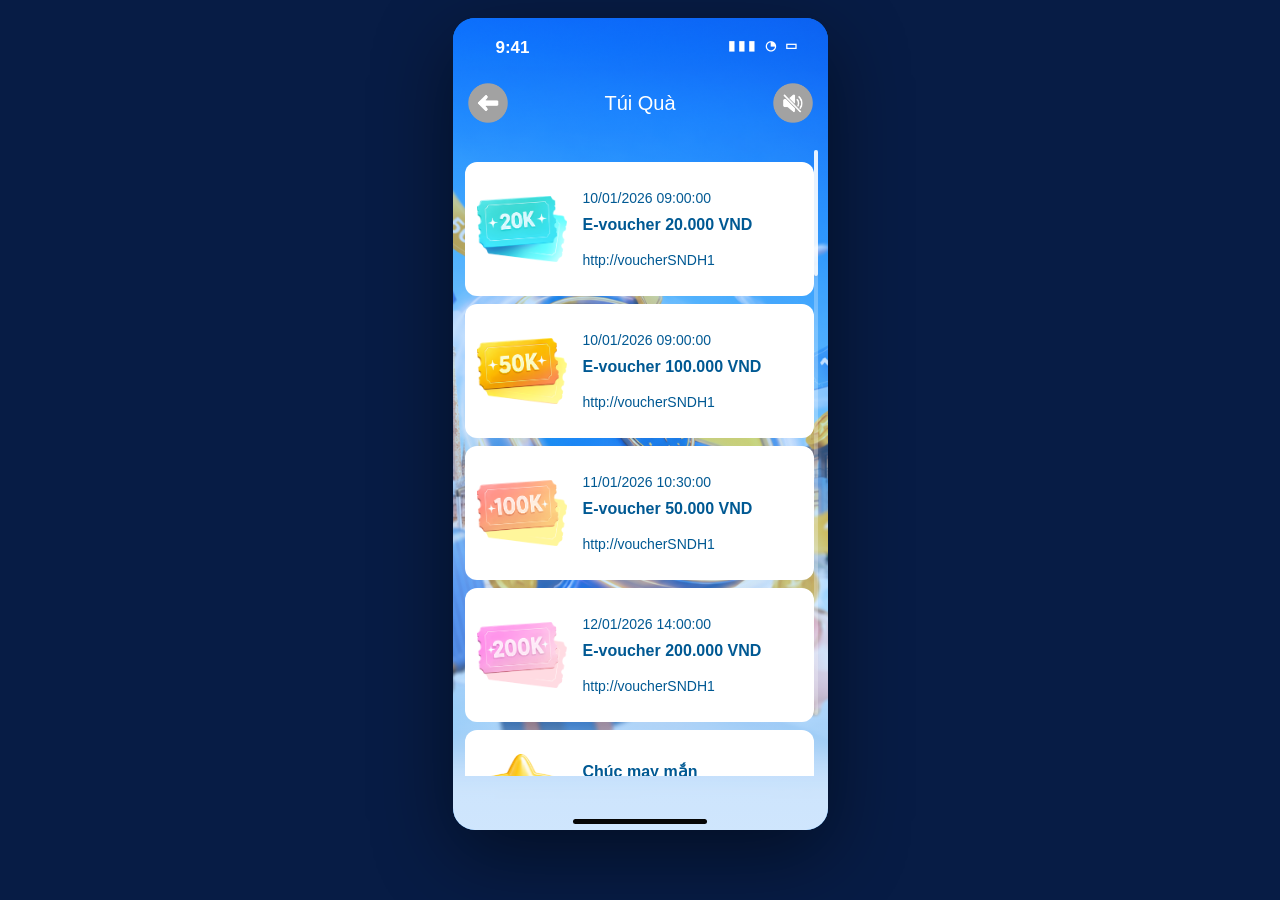
==== gifts.html @ 3a607b02 "Finalize standalone screen pages" ====
<!doctype html><html lang="vi"><head><meta charset="utf-8"><meta name="viewport" content="width=device-width,initial-scale=1,viewport-fit=cover"><title>VBB Game – Túi quà</title><link rel="stylesheet" href="styles.css"></head><body><main class="phone"><div class="flow"><div class="ios-status"><span class="ios-time">9:41</span><span class="ios-icons">▮▮▮ ◔ ▭</span></div><div class="flow-header"><button class="icon40" data-href="home.html"><img src="assets/b9e8e17e-07b9-4d06-8384-c2bf6dc1c8b6.png" alt=""></button><div class="flow-title">Túi Quà</div><button class="icon40"><img src="assets/e8dfa0fa-d90b-46b6-a20d-9bd7d562b976.png" alt=""></button></div><div class="list-wrap"><div class="voucher-card"><img src="assets/dafa45a4-7864-40c8-85aa-ca4c08e97498.png" alt=""><div><div class="meta">10/01/2026 09:00:00</div><div class="name">E-voucher 20.000 VND</div><div class="url">http://voucherSNDH1</div></div></div><div class="voucher-card"><img src="assets/cdd2023c-4259-402e-8525-020804fa4ab9.png" alt=""><div><div class="meta">10/01/2026 09:00:00</div><div class="name">E-voucher 100.000 VND</div><div class="url">http://voucherSNDH1</div></div></div><div class="voucher-card"><img src="assets/12c1eb4b-c273-4fd2-9a17-a121d08db808.png" alt=""><div><div class="meta">11/01/2026 10:30:00</div><div class="name">E-voucher 50.000 VND</div><div class="url">http://voucherSNDH1</div></div></div><div class="voucher-card"><img src="assets/3d19f423-f8e3-4dbe-988b-4fc898e46356.png" alt=""><div><div class="meta">12/01/2026 14:00:00</div><div class="name">E-voucher 200.000 VND</div><div class="url">http://voucherSNDH1</div></div></div><div class="voucher-card lucky-card"><img src="assets/ff5b83be-329e-4b02-8542-97305fbaff5b.png" alt=""><div><div class="name" style="margin-bottom:10px">Chúc may mắn</div><div class="meta">12/01/2026 14:00:00</div></div></div></div><div class="scroll-rail"><div class="scroll-thumb"></div></div><div class="home-ind"></div></div></main><script src="app.js"></script></body></html>
---- styles.css ----
*{box-sizing:border-box}html,body{margin:0;min-height:100%;font-family:Arial,Helvetica,sans-serif;background:#071c45}body{display:grid;place-items:center;padding:18px}.phone{position:relative;width:min(375px,calc(100vw - 28px));aspect-ratio:375/812;overflow:hidden;background:#168af4;border-radius:22px;box-shadow:0 24px 80px rgba(0,0,0,.48)}.screen-shot{position:absolute;inset:0;width:100%;height:100%;object-fit:fill;display:block}.hotspot{position:absolute;border:0;background:transparent;cursor:pointer;z-index:20;padding:0}.hotspot:focus-visible{outline:2px solid #fff;outline-offset:-2px}.loading-bar{position:absolute;left:54px;top:751px;width:266px;height:27px;border-radius:20px;z-index:8;overflow:hidden;background:#003da7;border:2px solid #fff;box-shadow:0 0 0 2px #0065ff inset,0 0 8px rgba(255,255,255,.3)}.loading-bar span{display:block;height:100%;width:0;background:linear-gradient(#fff56a,#ffd923 45%,#ffb900);border-radius:16px;animation:loadFill 2.35s cubic-bezier(.18,.7,.2,1) forwards}@keyframes loadFill{to{width:100%}}.wheel-spin{position:absolute;left:31px;top:264px;width:314px;height:314px;z-index:6;display:none;pointer-events:none}.wheel-spin.active{display:block}.wheel-spin img{width:100%;height:100%;object-fit:contain;transform-origin:center}.wheel-spin.spinning img{animation:wheelSpin 2.9s cubic-bezier(.10,.70,.08,1) forwards}@keyframes wheelSpin{0%{transform:rotate(0)}18%{transform:rotate(510deg)}70%{transform:rotate(1700deg)}100%{transform:rotate(2180deg)}}.spin-lock{position:absolute;inset:0;z-index:15;display:none;cursor:wait}.spin-lock.active{display:block}.flow{position:absolute;inset:0;background:linear-gradient(rgba(34,142,255,.34),rgba(138,194,255,.30)),url('assets/04af19d0-f378-4572-8dbc-90d2214f9432.png') center/812px 812px no-repeat}.flow.add-bg{background:linear-gradient(rgba(34,142,255,.32),rgba(138,194,255,.28)),url('assets/f768dcfc-ba81-4eba-8f8d-9128ac7c6454.png') center/812px 812px no-repeat}.ios-status{position:absolute;left:0;top:0;width:100%;height:54px;color:#fff;font-weight:700;font-size:17px;z-index:3}.ios-time{position:absolute;left:43px;top:20px}.ios-icons{position:absolute;right:27px;top:20px;letter-spacing:3px;font-size:13px}.flow-header{position:absolute;left:0;right:0;top:54px;height:62px;display:flex;align-items:center;justify-content:space-between;padding:0 15px;z-index:4}.flow-title{font-size:20px;color:#fff;font-weight:500;text-align:center;flex:1}.icon40{width:40px;height:40px;border:0;background:transparent;padding:0;cursor:pointer}.icon40 img{width:40px;height:40px;object-fit:contain;display:block}.home-ind{position:absolute;left:50%;bottom:6px;transform:translateX(-50%);width:134px;height:5px;border-radius:99px;background:#050505;z-index:8}.scroll-rail{position:absolute;right:10px;top:132px;width:4px;height:565px;border-radius:9px;background:rgba(255,255,255,.26)}.scroll-thumb{width:4px;height:126px;border-radius:9px;background:rgba(255,255,255,.85)}.rules-panel{position:absolute;left:20px;right:20px;top:132px;height:564px;background:#fff;border-radius:25px;display:flex;align-items:center;justify-content:center;color:#005993;font-size:14px;box-shadow:0 0 40px rgba(0,107,104,.10)}.spin-demo{position:absolute;left:100px;top:730px;width:174px;height:76px}.spin-demo img{position:absolute;width:166px;height:57px;left:0;bottom:0;object-fit:fill}.spin-demo .badge{position:absolute;right:0;top:0;width:40px;height:40px;border-radius:50%;background:#c30000;border:1px solid #f3b0b0;color:#fff;display:grid;place-items:center;font-size:17px;font-weight:800}.list-wrap{position:absolute;left:12px;right:14px;top:144px;bottom:54px;overflow:auto;scrollbar-width:none}.list-wrap::-webkit-scrollbar,.mission-wrap::-webkit-scrollbar{display:none}.voucher-card{height:134px;background:#fff;border-radius:12px;margin-bottom:8px;display:flex;align-items:center;padding:12px;gap:16px;color:#005993}.voucher-card img{width:90px;max-height:70px;object-fit:contain;flex:0 0 auto}.voucher-card .meta{font-size:14px;margin-bottom:10px}.voucher-card .name{font-size:16px;font-weight:800;margin-bottom:18px}.voucher-card .url{font-size:14px}.lucky-card{height:118px}.mission-wrap{position:absolute;left:8px;right:17px;top:154px;bottom:55px;overflow:auto;scrollbar-width:none}.mission{background:#fff;border-radius:12px;display:flex;gap:16px;padding:16px;margin-bottom:8px;min-height:179px;color:#005993}.mission img{width:90px;height:97px;object-fit:contain;flex:0 0 auto;margin-top:18px}.mission h3{font-size:16px;line-height:20px;margin:7px 0 9px}.mission p{font-size:14px;line-height:18px;margin:0}@media(max-width:700px){body{padding:0;background:#168af4}.phone{width:100vw;height:100dvh;aspect-ratio:auto;border-radius:0;box-shadow:none}}
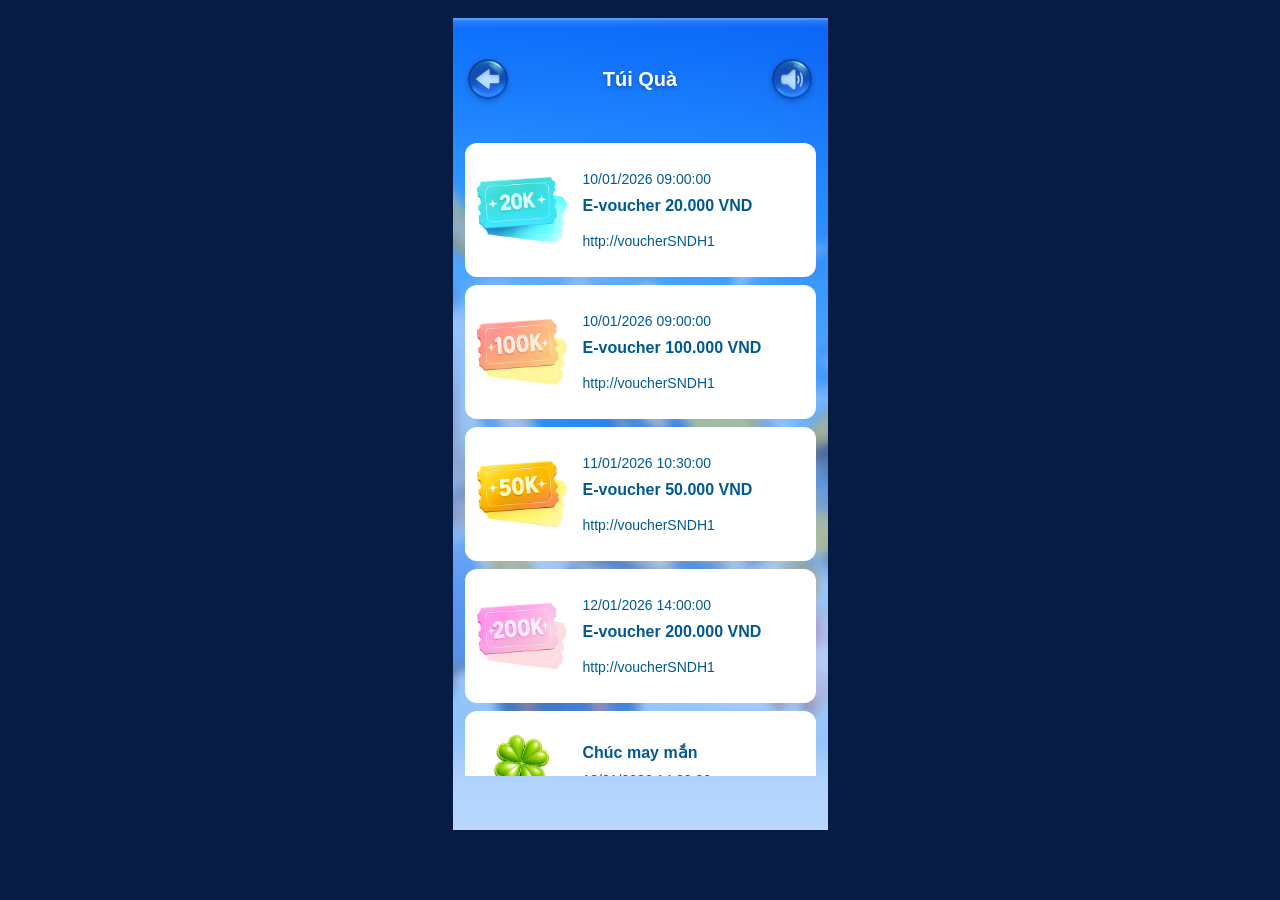
==== commit fa31717f: "feat: add assets and update game UI, audio, and navigation logic" ====
--- a/gifts.html
+++ b/gifts.html
@@ -1 +1,63 @@
-<!doctype html><html lang="vi"><head><meta charset="utf-8"><meta name="viewport" content="width=device-width,initial-scale=1,viewport-fit=cover"><title>VBB Game – Túi quà</title><link rel="stylesheet" href="styles.css"></head><body><main class="phone"><div class="flow"><div class="ios-status"><span class="ios-time">9:41</span><span class="ios-icons">▮▮▮ ◔ ▭</span></div><div class="flow-header"><button class="icon40" data-href="home.html"><img src="assets/b9e8e17e-07b9-4d06-8384-c2bf6dc1c8b6.png" alt=""></button><div class="flow-title">Túi Quà</div><button class="icon40"><img src="assets/e8dfa0fa-d90b-46b6-a20d-9bd7d562b976.png" alt=""></button></div><div class="list-wrap"><div class="voucher-card"><img src="assets/dafa45a4-7864-40c8-85aa-ca4c08e97498.png" alt=""><div><div class="meta">10/01/2026 09:00:00</div><div class="name">E-voucher 20.000 VND</div><div class="url">http://voucherSNDH1</div></div></div><div class="voucher-card"><img src="assets/cdd2023c-4259-402e-8525-020804fa4ab9.png" alt=""><div><div class="meta">10/01/2026 09:00:00</div><div class="name">E-voucher 100.000 VND</div><div class="url">http://voucherSNDH1</div></div></div><div class="voucher-card"><img src="assets/12c1eb4b-c273-4fd2-9a17-a121d08db808.png" alt=""><div><div class="meta">11/01/2026 10:30:00</div><div class="name">E-voucher 50.000 VND</div><div class="url">http://voucherSNDH1</div></div></div><div class="voucher-card"><img src="assets/3d19f423-f8e3-4dbe-988b-4fc898e46356.png" alt=""><div><div class="meta">12/01/2026 14:00:00</div><div class="name">E-voucher 200.000 VND</div><div class="url">http://voucherSNDH1</div></div></div><div class="voucher-card lucky-card"><img src="assets/ff5b83be-329e-4b02-8542-97305fbaff5b.png" alt=""><div><div class="name" style="margin-bottom:10px">Chúc may mắn</div><div class="meta">12/01/2026 14:00:00</div></div></div></div><div class="scroll-rail"><div class="scroll-thumb"></div></div><div class="home-ind"></div></div></main><script src="app.js"></script></body></html>+<!doctype html>
+<html lang="vi">
+
+    <head>
+        <meta charset="utf-8">
+        <meta name="viewport" content="width=device-width,initial-scale=1,viewport-fit=cover">
+        <title>VBB Game – Túi quà</title>
+        <link rel="stylesheet" href="styles.css?v=20260915_topbar">
+    </head>
+
+    <body>
+        <main class="phone">
+            <div class="flow">
+                <div class="topbar">
+                    <button class="round-btn" id="backBtn" data-href="home.html" aria-label="Quay lại"><img
+                            src="assets/ic-back.svg" alt="" /></button>
+                    <div class="topbar-title">Túi Quà</div>
+                    <button class="round-btn" id="soundBtn" aria-label="Âm thanh"><img id="soundIcon"
+                            src="assets/ic-speak.svg" alt="" /></button>
+                </div>
+                <div class="list-wrap">
+                    <div class="voucher-card"><img src="assets/item-20k.png" alt="">
+                        <div>
+                            <div class="meta">10/01/2026 09:00:00</div>
+                            <div class="name">E-voucher 20.000 VND</div>
+                            <div class="url">http://voucherSNDH1</div>
+                        </div>
+                    </div>
+                    <div class="voucher-card"><img src="assets/item-100k.png" alt="">
+                        <div>
+                            <div class="meta">10/01/2026 09:00:00</div>
+                            <div class="name">E-voucher 100.000 VND</div>
+                            <div class="url">http://voucherSNDH1</div>
+                        </div>
+                    </div>
+                    <div class="voucher-card"><img src="assets/item-50k.png" alt="">
+                        <div>
+                            <div class="meta">11/01/2026 10:30:00</div>
+                            <div class="name">E-voucher 50.000 VND</div>
+                            <div class="url">http://voucherSNDH1</div>
+                        </div>
+                    </div>
+                    <div class="voucher-card"><img src="assets/item-200k.png" alt="">
+                        <div>
+                            <div class="meta">12/01/2026 14:00:00</div>
+                            <div class="name">E-voucher 200.000 VND</div>
+                            <div class="url">http://voucherSNDH1</div>
+                        </div>
+                    </div>
+                    <div class="voucher-card lucky-card"><img src="assets/item-la.png" alt="">
+                        <div>
+                            <div class="name" style="margin-bottom:10px">Chúc may mắn</div>
+                            <div class="meta">12/01/2026 14:00:00</div>
+                        </div>
+                    </div>
+                </div>
+            </div>
+        </main>
+        <audio id="bgmAudio" src="assets/nhacnen.mp3" loop preload="auto" playsinline autoplay></audio>
+        <script src="app.js?v=20260915_audio7"></script>
+    </body>
+
+</html>
--- a/styles.css
+++ b/styles.css
@@ -1 +1,581 @@
-*{box-sizing:border-box}html,body{margin:0;min-height:100%;font-family:Arial,Helvetica,sans-serif;background:#071c45}body{display:grid;place-items:center;padding:18px}.phone{position:relative;width:min(375px,calc(100vw - 28px));aspect-ratio:375/812;overflow:hidden;background:#168af4;border-radius:22px;box-shadow:0 24px 80px rgba(0,0,0,.48)}.screen-shot{position:absolute;inset:0;width:100%;height:100%;object-fit:fill;display:block}.hotspot{position:absolute;border:0;background:transparent;cursor:pointer;z-index:20;padding:0}.hotspot:focus-visible{outline:2px solid #fff;outline-offset:-2px}.loading-bar{position:absolute;left:54px;top:751px;width:266px;height:27px;border-radius:20px;z-index:8;overflow:hidden;background:#003da7;border:2px solid #fff;box-shadow:0 0 0 2px #0065ff inset,0 0 8px rgba(255,255,255,.3)}.loading-bar span{display:block;height:100%;width:0;background:linear-gradient(#fff56a,#ffd923 45%,#ffb900);border-radius:16px;animation:loadFill 2.35s cubic-bezier(.18,.7,.2,1) forwards}@keyframes loadFill{to{width:100%}}.wheel-spin{position:absolute;left:31px;top:264px;width:314px;height:314px;z-index:6;display:none;pointer-events:none}.wheel-spin.active{display:block}.wheel-spin img{width:100%;height:100%;object-fit:contain;transform-origin:center}.wheel-spin.spinning img{animation:wheelSpin 2.9s cubic-bezier(.10,.70,.08,1) forwards}@keyframes wheelSpin{0%{transform:rotate(0)}18%{transform:rotate(510deg)}70%{transform:rotate(1700deg)}100%{transform:rotate(2180deg)}}.spin-lock{position:absolute;inset:0;z-index:15;display:none;cursor:wait}.spin-lock.active{display:block}.flow{position:absolute;inset:0;background:linear-gradient(rgba(34,142,255,.34),rgba(138,194,255,.30)),url('assets/04af19d0-f378-4572-8dbc-90d2214f9432.png') center/812px 812px no-repeat}.flow.add-bg{background:linear-gradient(rgba(34,142,255,.32),rgba(138,194,255,.28)),url('assets/f768dcfc-ba81-4eba-8f8d-9128ac7c6454.png') center/812px 812px no-repeat}.ios-status{position:absolute;left:0;top:0;width:100%;height:54px;color:#fff;font-weight:700;font-size:17px;z-index:3}.ios-time{position:absolute;left:43px;top:20px}.ios-icons{position:absolute;right:27px;top:20px;letter-spacing:3px;font-size:13px}.flow-header{position:absolute;left:0;right:0;top:54px;height:62px;display:flex;align-items:center;justify-content:space-between;padding:0 15px;z-index:4}.flow-title{font-size:20px;color:#fff;font-weight:500;text-align:center;flex:1}.icon40{width:40px;height:40px;border:0;background:transparent;padding:0;cursor:pointer}.icon40 img{width:40px;height:40px;object-fit:contain;display:block}.home-ind{position:absolute;left:50%;bottom:6px;transform:translateX(-50%);width:134px;height:5px;border-radius:99px;background:#050505;z-index:8}.scroll-rail{position:absolute;right:10px;top:132px;width:4px;height:565px;border-radius:9px;background:rgba(255,255,255,.26)}.scroll-thumb{width:4px;height:126px;border-radius:9px;background:rgba(255,255,255,.85)}.rules-panel{position:absolute;left:20px;right:20px;top:132px;height:564px;background:#fff;border-radius:25px;display:flex;align-items:center;justify-content:center;color:#005993;font-size:14px;box-shadow:0 0 40px rgba(0,107,104,.10)}.spin-demo{position:absolute;left:100px;top:730px;width:174px;height:76px}.spin-demo img{position:absolute;width:166px;height:57px;left:0;bottom:0;object-fit:fill}.spin-demo .badge{position:absolute;right:0;top:0;width:40px;height:40px;border-radius:50%;background:#c30000;border:1px solid #f3b0b0;color:#fff;display:grid;place-items:center;font-size:17px;font-weight:800}.list-wrap{position:absolute;left:12px;right:14px;top:144px;bottom:54px;overflow:auto;scrollbar-width:none}.list-wrap::-webkit-scrollbar,.mission-wrap::-webkit-scrollbar{display:none}.voucher-card{height:134px;background:#fff;border-radius:12px;margin-bottom:8px;display:flex;align-items:center;padding:12px;gap:16px;color:#005993}.voucher-card img{width:90px;max-height:70px;object-fit:contain;flex:0 0 auto}.voucher-card .meta{font-size:14px;margin-bottom:10px}.voucher-card .name{font-size:16px;font-weight:800;margin-bottom:18px}.voucher-card .url{font-size:14px}.lucky-card{height:118px}.mission-wrap{position:absolute;left:8px;right:17px;top:154px;bottom:55px;overflow:auto;scrollbar-width:none}.mission{background:#fff;border-radius:12px;display:flex;gap:16px;padding:16px;margin-bottom:8px;min-height:179px;color:#005993}.mission img{width:90px;height:97px;object-fit:contain;flex:0 0 auto;margin-top:18px}.mission h3{font-size:16px;line-height:20px;margin:7px 0 9px}.mission p{font-size:14px;line-height:18px;margin:0}@media(max-width:700px){body{padding:0;background:#168af4}.phone{width:100vw;height:100dvh;aspect-ratio:auto;border-radius:0;box-shadow:none}}+* {
+    box-sizing: border-box
+}
+
+html,
+body {
+    margin: 0;
+    min-height: 100%;
+    font-family: Arial, Helvetica, sans-serif;
+    background: #071c45
+}
+
+body {
+    display: grid;
+    place-items: center;
+    padding: 18px
+}
+
+.phone {
+    position: relative;
+    width: min(375px, calc(100vw - 28px));
+    aspect-ratio: 375/812;
+    overflow: hidden;
+}
+
+.phone-home {
+    background: url(assets/bg-loading-home.png);
+    background-position: center;
+    background-size: cover;
+    background-repeat: no-repeat;
+}
+
+.hotspot {
+    position: absolute;
+    border: 0;
+    background: transparent;
+    cursor: pointer;
+    z-index: 20;
+    padding: 0
+}
+
+.hotspot:focus-visible {
+    outline: 2px solid #fff;
+    outline-offset: -2px
+}
+
+.loading-bar-wrap {
+    position: absolute;
+    left: 50%;
+    transform: translateX(-50%);
+    bottom: 4%;
+}
+
+.loading-text {
+    color: #005993;
+    text-align: center;
+    font-size: 16px;
+    font-weight: 800;
+    margin-bottom: 6px;
+    text-transform: uppercase;
+}
+
+.loading-bar {
+    width: 266px;
+    height: 27px;
+    z-index: 8;
+    position: relative;
+    overflow: hidden;
+    border-radius: 14px;
+    background: url(assets/bg-loading.png) 0 0 / 266px 27px no-repeat;
+}
+
+.loading-bar span {
+    display: block;
+    height: 100%;
+    width: 0;
+    border-radius: 14px;
+    background: url(assets/loading.png) 0 0 / 266px 27px no-repeat;
+    animation: loadFill 2.35s cubic-bezier(.18, .7, .2, 1) forwards;
+}
+
+@keyframes loadFill {
+    to {
+        width: 100%
+    }
+}
+
+.wheel-spin {
+    position: absolute;
+    left: 31px;
+    top: 264px;
+    width: 314px;
+    height: 314px;
+    z-index: 6;
+    pointer-events: none;
+    opacity: 0;
+    will-change: transform, opacity;
+    transform: translateZ(0);
+    backface-visibility: hidden
+}
+
+.wheel-spin.active {
+    opacity: 1
+}
+
+.wheel-image {
+    width: 100%;
+    height: 100%;
+    object-fit: contain;
+    display: block;
+    transform-origin: 50% 50%;
+    will-change: transform;
+    transform: translateZ(0) rotate(0deg);
+    backface-visibility: hidden
+}
+
+.wheel-pointer {
+    position: absolute;
+    left: 166px;
+    top: 246px;
+    width: 43px;
+    height: 58px;
+    z-index: 9;
+    object-fit: contain;
+    pointer-events: none;
+    transform-origin: 50% 12%;
+    will-change: transform;
+    transform: translateZ(0) rotate(0deg);
+    filter: drop-shadow(0 2px 3px rgba(0, 0, 0, .2))
+}
+
+.wheel-pointer.ticking {
+    animation: pointerTick .11s ease-in-out infinite alternate
+}
+
+@keyframes pointerTick {
+    from {
+        transform: translateZ(0) rotate(-7deg)
+    }
+
+    to {
+        transform: translateZ(0) rotate(5deg)
+    }
+}
+
+.spin-lock {
+    position: absolute;
+    inset: 0;
+    z-index: 15;
+    display: none;
+    cursor: wait
+}
+
+.spin-lock.active {
+    display: block
+}
+
+.flow {
+    position: absolute;
+    inset: 0;
+    background: linear-gradient(rgba(34, 142, 255, .34), rgba(138, 194, 255, .30)), url('assets/bg-flow.png') center/cover no-repeat
+}
+
+.flow.add-bg {
+    background: linear-gradient(rgba(34, 142, 255, .32), rgba(138, 194, 255, .28)), url('assets/bg-flow.png') center/cover no-repeat
+}
+
+.ios-status {
+    position: absolute;
+    left: 0;
+    top: 0;
+    width: 100%;
+    height: 54px;
+    color: #fff;
+    font-weight: 700;
+    font-size: 17px;
+    z-index: 3
+}
+
+.ios-time {
+    position: absolute;
+    left: 43px;
+    top: 20px
+}
+
+.ios-icons {
+    position: absolute;
+    right: 27px;
+    top: 20px;
+    letter-spacing: 3px;
+    font-size: 13px
+}
+
+.flow-header {
+    position: absolute;
+    left: 0;
+    right: 0;
+    top: 54px;
+    height: 62px;
+    display: flex;
+    align-items: center;
+    justify-content: space-between;
+    padding: 0 15px;
+    z-index: 4
+}
+
+.flow-title {
+    font-size: 20px;
+    color: #fff;
+    font-weight: 500;
+    text-align: center;
+    flex: 1
+}
+
+.icon40 {
+    width: 40px;
+    height: 40px;
+    border: 0;
+    background: transparent;
+    padding: 0;
+    cursor: pointer
+}
+
+.icon40 img {
+    width: 40px;
+    height: 40px;
+    object-fit: contain;
+    display: block
+}
+
+.topbar {
+    position: absolute;
+    left: 0;
+    top: 0;
+    width: 100%;
+    height: 13%;
+    display: flex;
+    align-items: center;
+    justify-content: space-between;
+    padding: 4.5% 4.2% 0;
+    z-index: 9;
+    box-sizing: border-box;
+}
+
+.round-btn {
+    width: 40px;
+    height: 40px;
+    border: 0;
+    border-radius: 100%;
+    display: flex;
+    justify-content: center;
+    align-items: center;
+    background-color: transparent;
+    background-image: url("assets/bg-ic.svg");
+    background-position: center;
+    background-repeat: no-repeat;
+    background-size: contain;
+    padding: 8px;
+    cursor: pointer;
+    filter: drop-shadow(0 2px 3px rgba(0, 0, 0, .25));
+    transition: transform 0.15s ease, filter 0.15s ease;
+    box-sizing: border-box;
+    flex-shrink: 0;
+}
+
+.round-btn:active {
+    transform: scale(0.92);
+}
+
+.round-btn img {
+    width: 100%;
+    height: 100%;
+    object-fit: contain;
+    display: block;
+}
+
+.topbar .logo {
+    width: 145px;
+    height: 34px;
+    object-fit: contain;
+}
+
+.topbar-title,
+.topbar .flow-title {
+    font-size: 20px;
+    color: #fff;
+    font-weight: 600;
+    text-align: center;
+    flex: 1;
+    margin: 0 10px;
+    text-shadow: 0 2px 4px rgba(0, 0, 0, .3);
+    white-space: nowrap;
+    overflow: hidden;
+    text-overflow: ellipsis;
+}
+
+.home-ind {
+    position: absolute;
+    left: 50%;
+    bottom: 6px;
+    transform: translateX(-50%);
+    width: 134px;
+    height: 5px;
+    border-radius: 99px;
+    background: #050505;
+    z-index: 8
+}
+
+.scroll-rail {
+    position: absolute;
+    right: 10px;
+    top: 132px;
+    width: 4px;
+    height: 565px;
+    border-radius: 9px;
+    background: rgba(255, 255, 255, .26)
+}
+
+.scroll-thumb {
+    width: 4px;
+    height: 126px;
+    border-radius: 9px;
+    background: rgba(255, 255, 255, .85)
+}
+
+.rules-panel {
+    position: absolute;
+    left: 20px;
+    right: 20px;
+    top: 125px;
+    bottom: calc(126px + env(safe-area-inset-bottom, 0px));
+    background: #fff;
+    border-radius: 25px;
+    display: flex;
+    align-items: center;
+    justify-content: center;
+    color: #005993;
+    font-size: 14px;
+    box-shadow: 0 0 40px rgba(0, 107, 104, .10);
+    overflow-y: auto;
+    overflow-x: hidden;
+    scrollbar-width: thin;
+    scrollbar-color: rgba(0, 89, 147, .45) rgba(0, 89, 147, .12);
+}
+
+.rules-panel::-webkit-scrollbar {
+    width: 2px;
+}
+
+.rules-panel::-webkit-scrollbar-track {
+    background: rgba(0, 89, 147, .10);
+    border-radius: 9px;
+    margin: 12px 0;
+}
+
+.rules-panel::-webkit-scrollbar-thumb {
+    background: rgba(0, 89, 147, .45);
+    border-radius: 9px;
+}
+
+.rules-panel::-webkit-scrollbar-thumb:hover {
+    background: rgba(0, 89, 147, .7);
+}
+
+.spin-demo {
+    position: absolute;
+    left: 50%;
+    transform: translateX(-50%);
+    bottom: calc(26px + env(safe-area-inset-bottom, 0px));
+    width: 174px;
+    height: 76px;
+    z-index: 10;
+}
+
+.spin-demo img {
+    position: absolute;
+    width: 166px;
+    height: 57px;
+    left: 0;
+    bottom: 0;
+    object-fit: fill
+}
+
+.spin-demo .badge {
+    position: absolute;
+    right: 0;
+    top: 0;
+    width: 40px;
+    height: 40px;
+    border-radius: 50%;
+    background: #c30000;
+    border: 1px solid #f3b0b0;
+    color: #fff;
+    display: grid;
+    place-items: center;
+    font-size: 17px;
+    font-weight: 800
+}
+
+.list-wrap {
+    position: absolute;
+    left: 12px;
+    right: 8px;
+    top: 125px;
+    bottom: 54px;
+    overflow-y: auto;
+    overflow-x: hidden;
+    padding-right: 4px;
+    scrollbar-width: thin;
+    scrollbar-color: rgba(255, 255, 255, .85) rgba(255, 255, 255, .20);
+}
+
+.list-wrap::-webkit-scrollbar {
+    width: 2px;
+}
+
+.list-wrap::-webkit-scrollbar-track {
+    background: rgba(255, 255, 255, .20);
+    border-radius: 9px;
+}
+
+.list-wrap::-webkit-scrollbar-thumb {
+    background: rgba(255, 255, 255, .85);
+    border-radius: 9px;
+}
+
+.list-wrap::-webkit-scrollbar-thumb:hover {
+    background: #fff;
+}
+
+.voucher-card {
+    height: 134px;
+    background: #fff;
+    border-radius: 12px;
+    margin-bottom: 8px;
+    display: flex;
+    align-items: center;
+    padding: 12px;
+    gap: 16px;
+    color: #005993
+}
+
+.voucher-card img {
+    width: 90px;
+    max-height: 70px;
+    object-fit: contain;
+    flex: 0 0 auto
+}
+
+.voucher-card .meta {
+    font-size: 14px;
+    margin-bottom: 10px
+}
+
+.voucher-card .name {
+    font-size: 16px;
+    font-weight: 800;
+    margin-bottom: 18px
+}
+
+.voucher-card .url {
+    font-size: 14px
+}
+
+.lucky-card {
+    height: 118px
+}
+
+.mission-wrap {
+    position: absolute;
+    left: 8px;
+    right: 8px;
+    top: 125px;
+    bottom: 55px;
+    overflow-y: auto;
+    overflow-x: hidden;
+    padding-right: 4px;
+    scrollbar-width: thin;
+    scrollbar-color: rgba(255, 255, 255, .85) rgba(255, 255, 255, .20);
+}
+
+.mission-wrap::-webkit-scrollbar {
+    width: 2px;
+}
+
+.mission-wrap::-webkit-scrollbar-track {
+    background: rgba(255, 255, 255, .20);
+    border-radius: 9px;
+}
+
+.mission-wrap::-webkit-scrollbar-thumb {
+    background: rgba(255, 255, 255, .85);
+    border-radius: 9px;
+}
+
+.mission-wrap::-webkit-scrollbar-thumb:hover {
+    background: #fff;
+}
+
+.mission {
+    background: #fff;
+    border-radius: 12px;
+    display: flex;
+    gap: 16px;
+    padding: 16px;
+    margin-bottom: 8px;
+    min-height: 179px;
+    color: #005993
+}
+
+.mission img {
+    width: 90px;
+    height: 97px;
+    object-fit: contain;
+    flex: 0 0 auto;
+    margin-top: 18px
+}
+
+.mission h3 {
+    font-size: 16px;
+    line-height: 20px;
+    margin: 7px 0 9px
+}
+
+.mission p {
+    font-size: 14px;
+    line-height: 18px;
+    margin: 0
+}
+
+@media(max-width:700px) {
+    body {
+        padding: 0;
+        background: #168af4;
+    }
+
+    .phone {
+        width: 100vw;
+        height: 100dvh;
+        aspect-ratio: auto;
+        border-radius: 0;
+        box-shadow: none;
+    }
+}
+
+@media(max-height: 720px) {
+    .ios-status {
+        height: 38px;
+    }
+
+    .ios-time,
+    .ios-icons {
+        top: 10px;
+    }
+
+    .flow-header {
+        top: 38px;
+        height: 50px;
+    }
+
+    .rules-panel {
+        top: 96px;
+        bottom: calc(96px + env(safe-area-inset-bottom, 0px));
+    }
+
+    .spin-demo {
+        bottom: calc(18px + env(safe-area-inset-bottom, 0px));
+        transform: translateX(-50%) scale(0.92);
+        transform-origin: 50% 100%;
+    }
+
+    .mission-wrap {
+        top: 96px;
+        bottom: calc(20px + env(safe-area-inset-bottom, 0px));
+    }
+
+    .list-wrap {
+        top: 96px;
+        bottom: calc(20px + env(safe-area-inset-bottom, 0px));
+    }
+}
